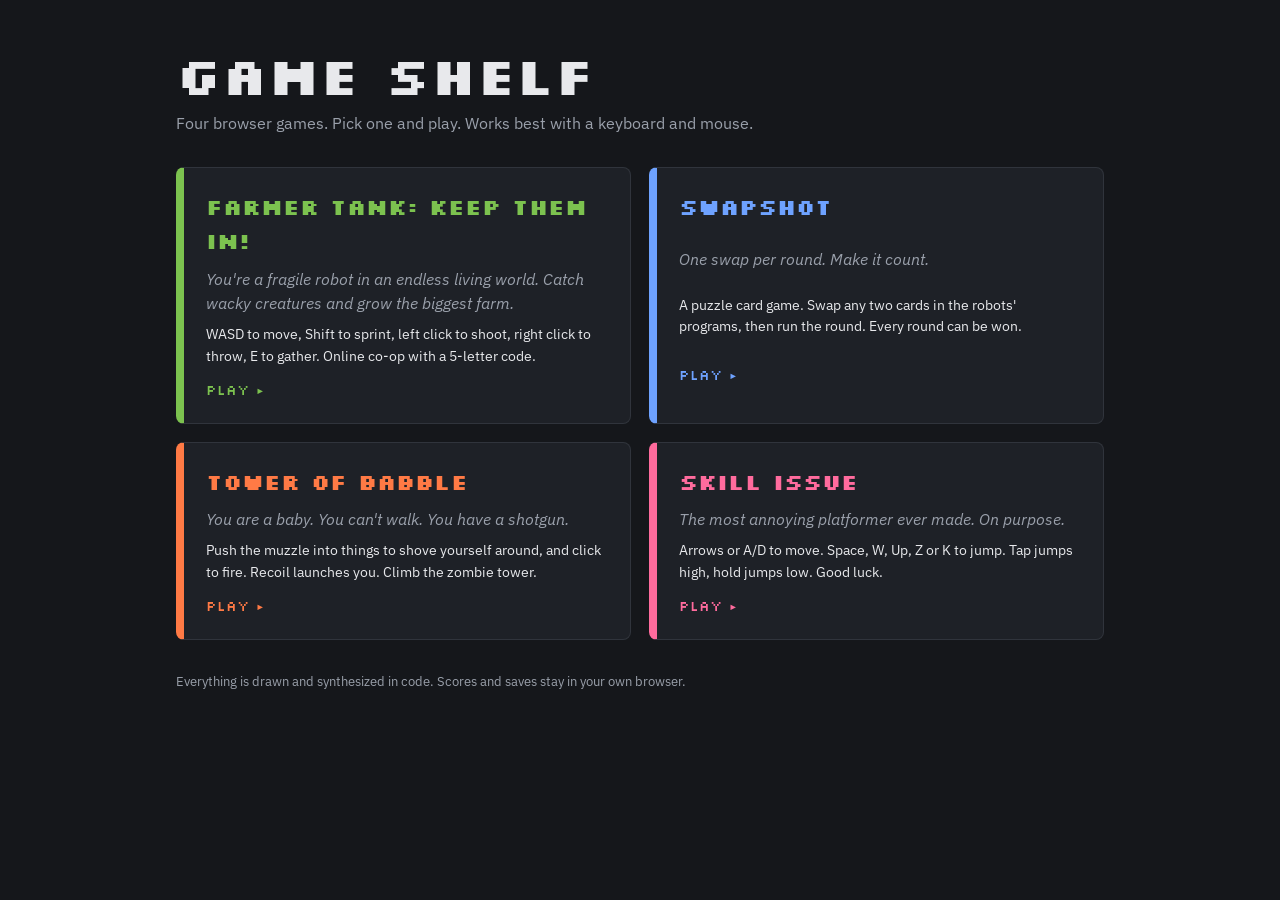
==== index.html @ fdbf728e "Game Shelf: Farmer Tank, Swapshot, Tower of Babble, Skill Issue Co-Authored-By: Claude Opus 5.5 <nor" ====
<!doctype html>
<html lang="en">
<head>
<meta charset="utf-8">
<meta name="viewport" content="width=device-width, initial-scale=1">
<title>Game Shelf</title>
<link rel="stylesheet" href="https://fonts.googleapis.com/css2?family=Silkscreen:wght@400;700&family=IBM+Plex+Sans:wght@400;600&display=swap">
<style>
:root {
  --bg: #15171b; --surface: #1e2127; --fg: #e8e9ec; --muted: #9aa0ab; --line: #30343c;
  --c-farm: #7cc24f; --c-swap: #6ea2ff; --c-tower: #ff7a45; --c-skill: #ff6b9d;
  color-scheme: dark;
}
* { box-sizing: border-box; }
body { margin: 0; background: var(--bg); color: var(--fg); font: 16px/1.55 "IBM Plex Sans", system-ui, sans-serif; }
.wrap { max-width: 960px; margin: 0 auto; padding: 48px 16px 64px; display: grid; gap: 32px; }
h1, h2 { font-family: "Silkscreen", "Courier New", monospace; margin: 0; }
h1 { font-size: clamp(32px, 7vw, 52px); line-height: 1.05; }
.lede { color: var(--muted); margin: 8px 0 0; }
.grid { display: grid; grid-template-columns: repeat(auto-fit, minmax(min(100%, 400px), 1fr)); gap: 18px; }
a.game { --c: var(--fg); display: grid; gap: 8px; padding: 22px; border-radius: 8px; text-decoration: none; color: inherit;
  background: var(--surface); border: 1px solid var(--line); border-left: 8px solid var(--c); transition: transform .12s, border-color .12s; }
a.game:hover, a.game:focus-visible { transform: translateY(-2px); border-color: var(--c); outline: none; }
a.game h2 { color: var(--c); font-size: 22px; }
.tag { font-style: italic; color: var(--muted); margin: 0; }
.how { margin: 0; font-size: 14px; }
.play { font-family: "Silkscreen", monospace; color: var(--c); font-size: 14px; margin-top: 4px; }
footer { color: var(--muted); font-size: 13px; }
@media (prefers-reduced-motion: reduce) { a.game { transition: none; } a.game:hover { transform: none; } }
</style>
</head>
<body>
<div class="wrap">
  <header>
    <h1>Game Shelf</h1>
    <p class="lede">Four browser games. Pick one and play. Works best with a keyboard and mouse.</p>
  </header>
  <div class="grid">
    <a class="game" href="farmer-tank/" style="--c:var(--c-farm)">
      <h2>Farmer Tank: Keep Them In!</h2>
      <p class="tag">You're a fragile robot in an endless living world. Catch wacky creatures and grow the biggest farm.</p>
      <p class="how">WASD to move, Shift to sprint, left click to shoot, right click to throw, E to gather. Online co-op with a 5-letter code.</p>
      <span class="play">Play ▸</span>
    </a>
    <a class="game" href="swapshot/" style="--c:var(--c-swap)">
      <h2>Swapshot</h2>
      <p class="tag">One swap per round. Make it count.</p>
      <p class="how">A puzzle card game. Swap any two cards in the robots' programs, then run the round. Every round can be won.</p>
      <span class="play">Play ▸</span>
    </a>
    <a class="game" href="tower-of-babble/" style="--c:var(--c-tower)">
      <h2>Tower of Babble</h2>
      <p class="tag">You are a baby. You can't walk. You have a shotgun.</p>
      <p class="how">Push the muzzle into things to shove yourself around, and click to fire. Recoil launches you. Climb the zombie tower.</p>
      <span class="play">Play ▸</span>
    </a>
    <a class="game" href="skill-issue/" style="--c:var(--c-skill)">
      <h2>Skill Issue</h2>
      <p class="tag">The most annoying platformer ever made. On purpose.</p>
      <p class="how">Arrows or A/D to move. Space, W, Up, Z or K to jump. Tap jumps high, hold jumps low. Good luck.</p>
      <span class="play">Play ▸</span>
    </a>
  </div>
  <footer>Everything is drawn and synthesized in code. Scores and saves stay in your own browser.</footer>
</div>
</body>
</html>
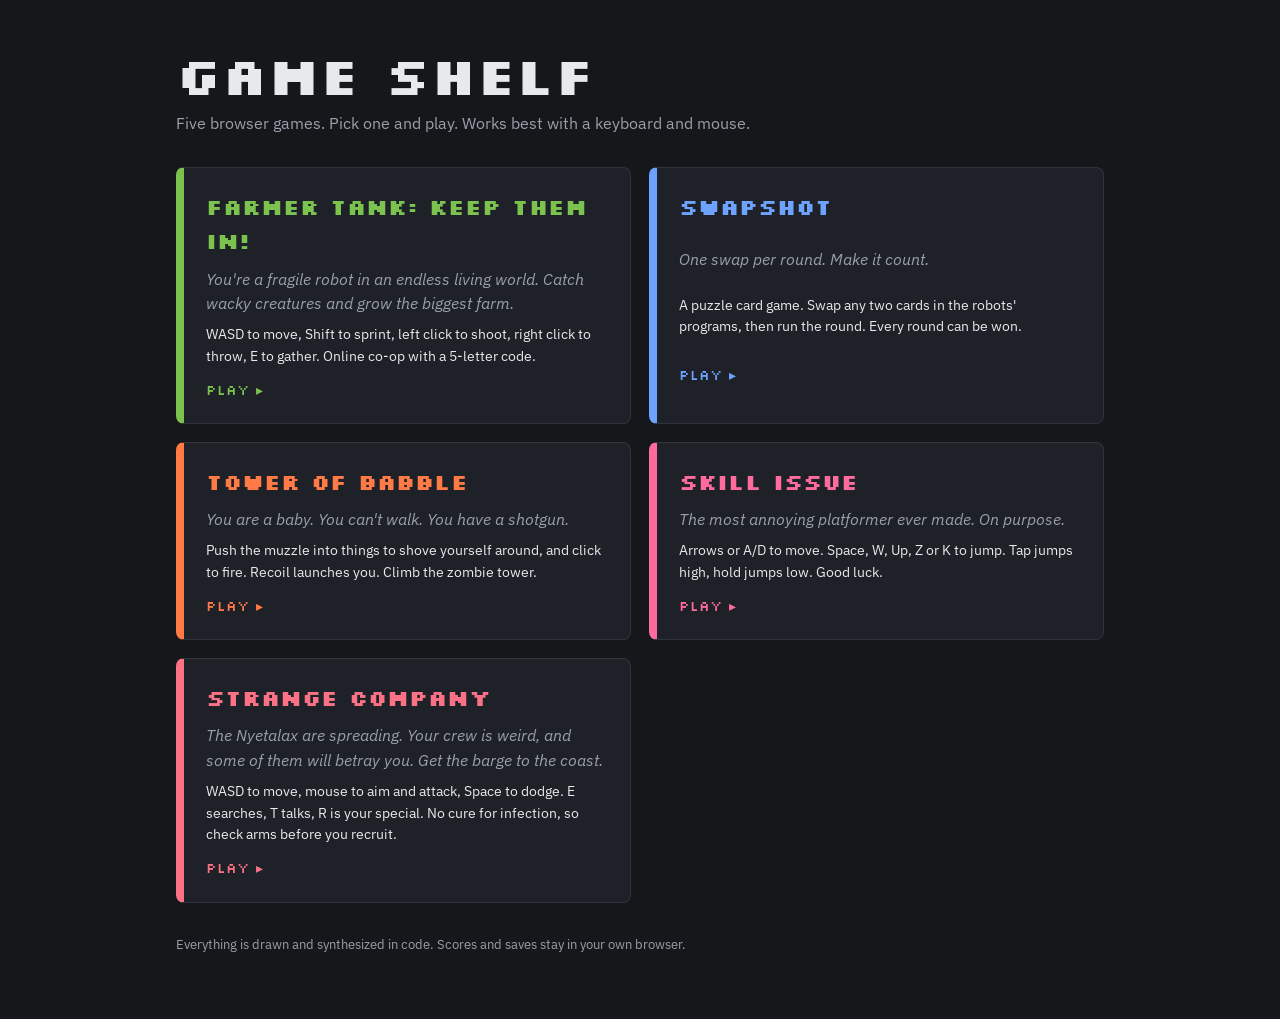
==== commit fd63610d: "Add Strange Company to the arcade Co-Authored-By: Claude Opus 5.5 <noreply@anthropic.com>" ====
--- a/index.html
+++ b/index.html
@@ -8,7 +8,7 @@
 <style>
 :root {
   --bg: #15171b; --surface: #1e2127; --fg: #e8e9ec; --muted: #9aa0ab; --line: #30343c;
-  --c-farm: #7cc24f; --c-swap: #6ea2ff; --c-tower: #ff7a45; --c-skill: #ff6b9d;
+  --c-farm: #7cc24f; --c-swap: #6ea2ff; --c-tower: #ff7a45; --c-skill: #ff6b9d; --c-strange: #fb7185;
   color-scheme: dark;
 }
 * { box-sizing: border-box; }
@@ -33,7 +33,7 @@
 <div class="wrap">
   <header>
     <h1>Game Shelf</h1>
-    <p class="lede">Four browser games. Pick one and play. Works best with a keyboard and mouse.</p>
+    <p class="lede">Five browser games. Pick one and play. Works best with a keyboard and mouse.</p>
   </header>
   <div class="grid">
     <a class="game" href="farmer-tank/" style="--c:var(--c-farm)">
@@ -60,6 +60,12 @@
       <p class="how">Arrows or A/D to move. Space, W, Up, Z or K to jump. Tap jumps high, hold jumps low. Good luck.</p>
       <span class="play">Play ▸</span>
     </a>
+    <a class="game" href="strange-company/" style="--c:var(--c-strange)">
+      <h2>Strange Company</h2>
+      <p class="tag">The Nyetalax are spreading. Your crew is weird, and some of them will betray you. Get the barge to the coast.</p>
+      <p class="how">WASD to move, mouse to aim and attack, Space to dodge. E searches, T talks, R is your special. No cure for infection, so check arms before you recruit.</p>
+      <span class="play">Play ▸</span>
+    </a>
   </div>
   <footer>Everything is drawn and synthesized in code. Scores and saves stay in your own browser.</footer>
 </div>
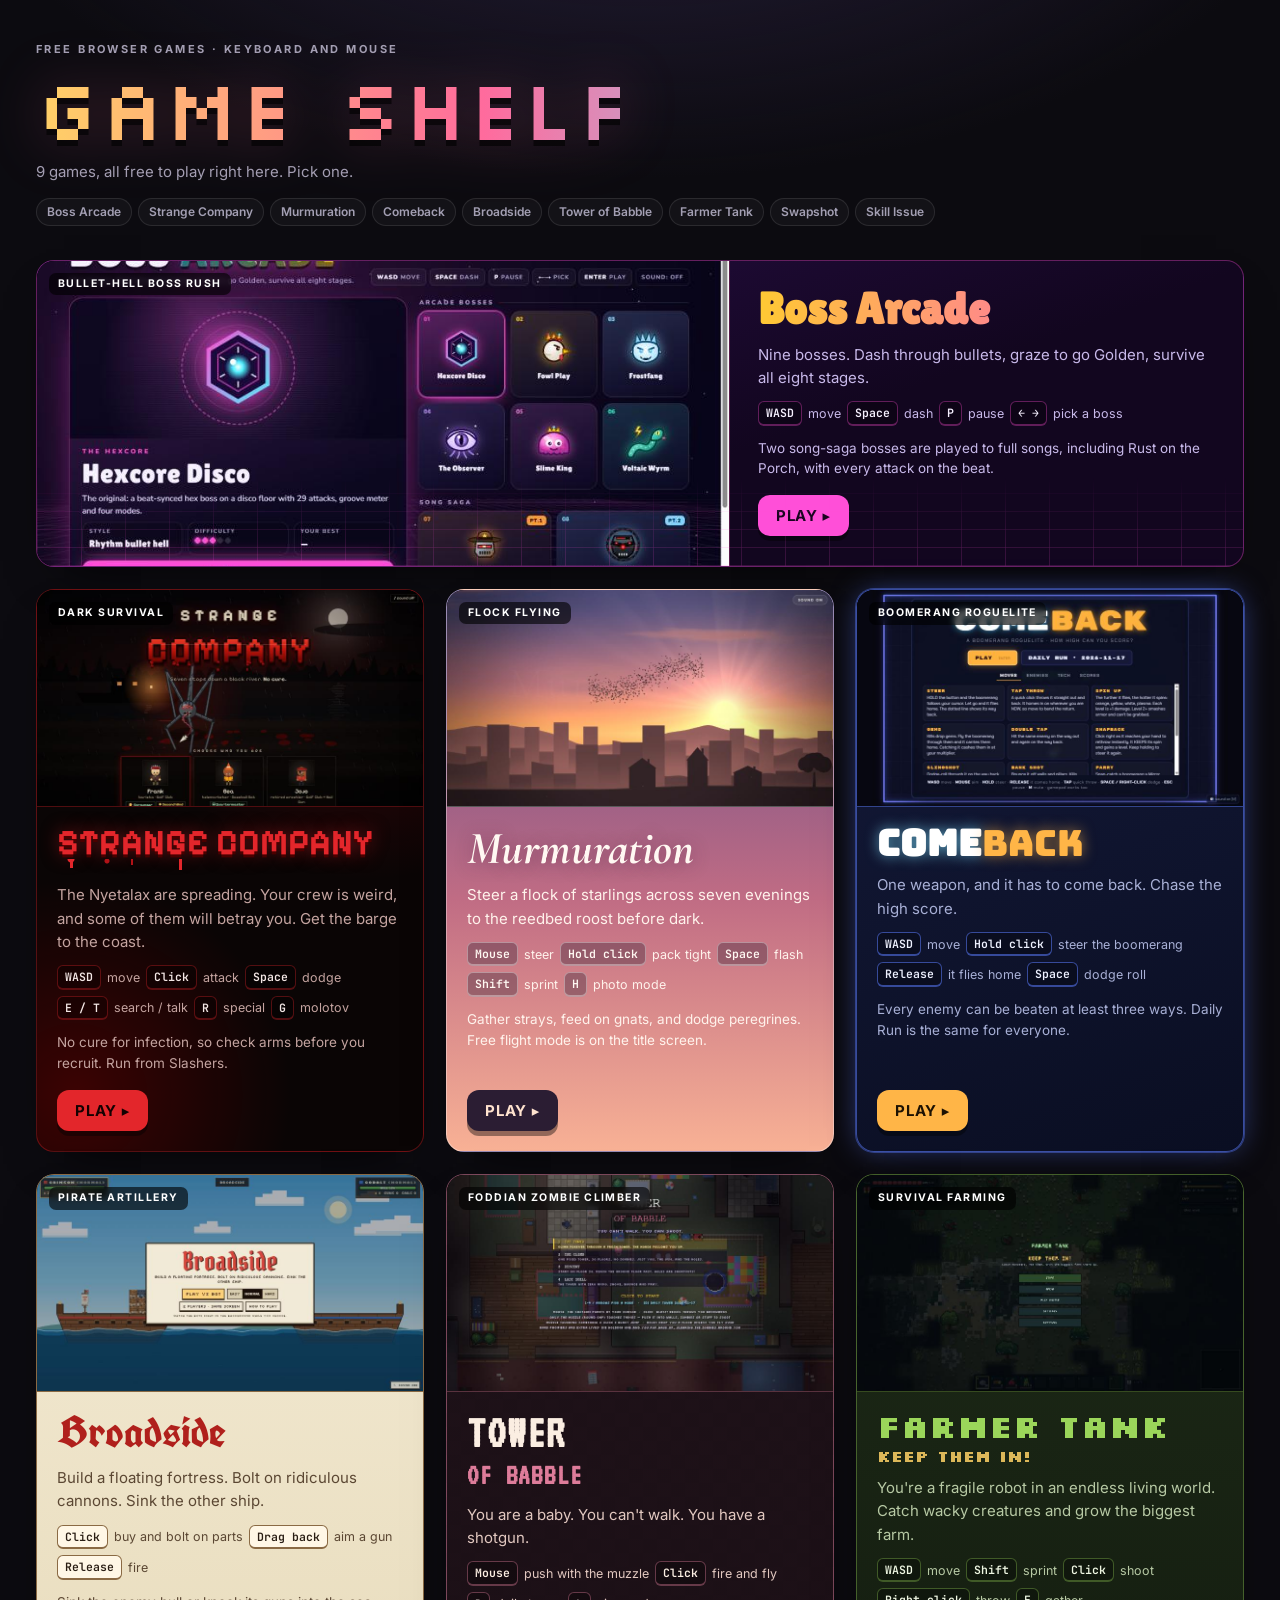
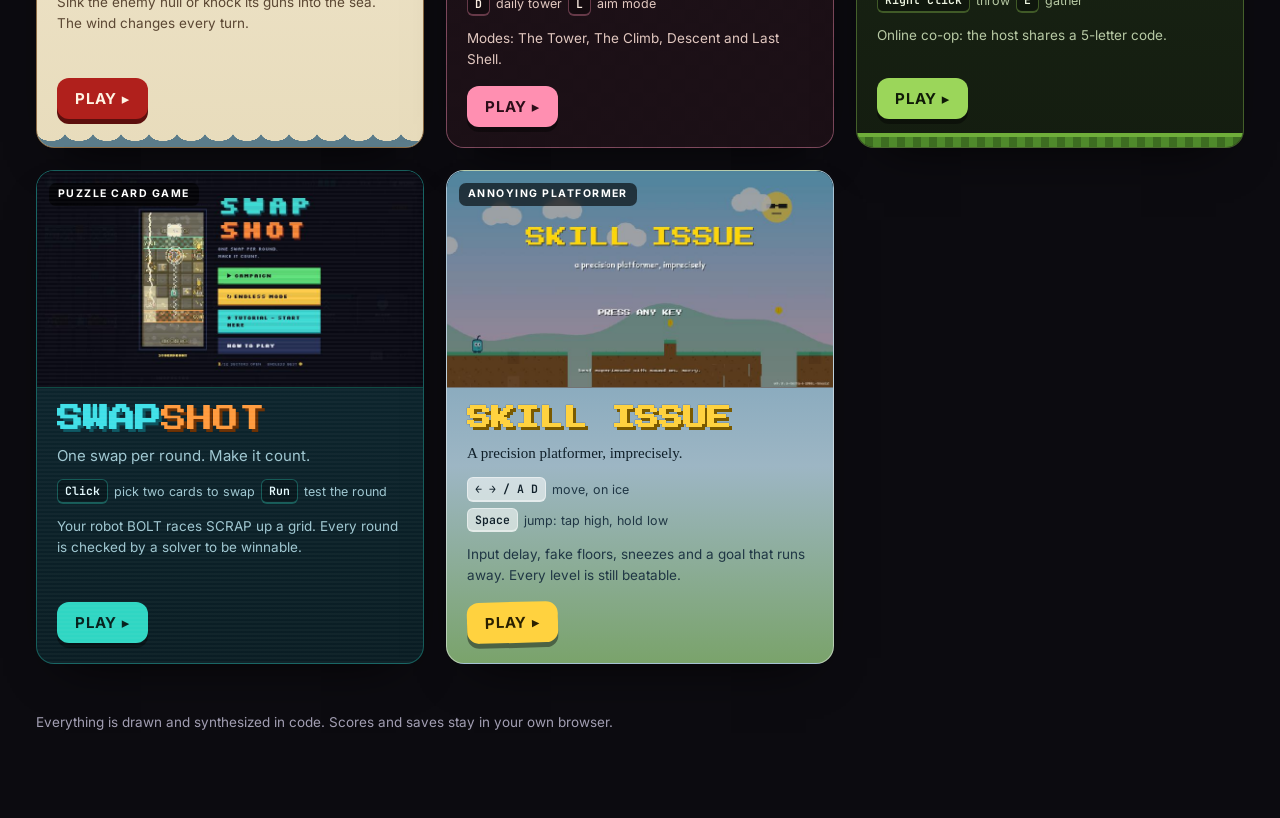
==== commit 254e4903: "Arcade: themed redesign; add Boss Arcade, Broadside, Comeback, Murmuration Co-Authored-By: Claude Op" ====
--- a/index.html
+++ b/index.html
@@ -1,73 +1,203 @@
-<!doctype html>
-<html lang="en">
-<head>
-<meta charset="utf-8">
-<meta name="viewport" content="width=device-width, initial-scale=1">
-<title>Game Shelf</title>
-<link rel="stylesheet" href="https://fonts.googleapis.com/css2?family=Silkscreen:wght@400;700&family=IBM+Plex+Sans:wght@400;600&display=swap">
-<style>
-:root {
-  --bg: #15171b; --surface: #1e2127; --fg: #e8e9ec; --muted: #9aa0ab; --line: #30343c;
-  --c-farm: #7cc24f; --c-swap: #6ea2ff; --c-tower: #ff7a45; --c-skill: #ff6b9d; --c-strange: #fb7185;
-  color-scheme: dark;
+<!doctype html><html lang="en"><head><meta charset="utf-8"><meta name="viewport" content="width=device-width, initial-scale=1"><title>Game Shelf</title><link rel="preconnect" href="https://fonts.googleapis.com"><link rel="preconnect" href="https://fonts.gstatic.com" crossorigin><link rel="stylesheet" href="https://fonts.googleapis.com/css2?family=Silkscreen:wght@400;700&family=Press+Start+2P&family=Pixelify+Sans:wght@500;700&family=UnifrakturCook:wght@700&family=Bungee&family=Cormorant+Garamond:ital,wght@1,600&family=Lilita+One&family=Rye&family=VT323&family=Inter:wght@400;500;600;700&family=JetBrains+Mono:wght@500&display=swap"><style>
+:root{
+  --room:#0c0b10; --room2:#15131c; --ink:#f1eef7; --dim:#a39fb3; --line:rgba(255,255,255,.1);
+  --body:"Inter",system-ui,sans-serif; --mono:"JetBrains Mono",ui-monospace,Consolas,monospace;
+  color-scheme:dark;
 }
-* { box-sizing: border-box; }
-body { margin: 0; background: var(--bg); color: var(--fg); font: 16px/1.55 "IBM Plex Sans", system-ui, sans-serif; }
-.wrap { max-width: 960px; margin: 0 auto; padding: 48px 16px 64px; display: grid; gap: 32px; }
-h1, h2 { font-family: "Silkscreen", "Courier New", monospace; margin: 0; }
-h1 { font-size: clamp(32px, 7vw, 52px); line-height: 1.05; }
-.lede { color: var(--muted); margin: 8px 0 0; }
-.grid { display: grid; grid-template-columns: repeat(auto-fit, minmax(min(100%, 400px), 1fr)); gap: 18px; }
-a.game { --c: var(--fg); display: grid; gap: 8px; padding: 22px; border-radius: 8px; text-decoration: none; color: inherit;
-  background: var(--surface); border: 1px solid var(--line); border-left: 8px solid var(--c); transition: transform .12s, border-color .12s; }
-a.game:hover, a.game:focus-visible { transform: translateY(-2px); border-color: var(--c); outline: none; }
-a.game h2 { color: var(--c); font-size: 22px; }
-.tag { font-style: italic; color: var(--muted); margin: 0; }
-.how { margin: 0; font-size: 14px; }
-.play { font-family: "Silkscreen", monospace; color: var(--c); font-size: 14px; margin-top: 4px; }
-footer { color: var(--muted); font-size: 13px; }
-@media (prefers-reduced-motion: reduce) { a.game { transition: none; } a.game:hover { transform: none; } }
-</style>
-</head>
-<body>
-<div class="wrap">
-  <header>
-    <h1>Game Shelf</h1>
-    <p class="lede">Five browser games. Pick one and play. Works best with a keyboard and mouse.</p>
-  </header>
-  <div class="grid">
-    <a class="game" href="farmer-tank/" style="--c:var(--c-farm)">
-      <h2>Farmer Tank: Keep Them In!</h2>
-      <p class="tag">You're a fragile robot in an endless living world. Catch wacky creatures and grow the biggest farm.</p>
-      <p class="how">WASD to move, Shift to sprint, left click to shoot, right click to throw, E to gather. Online co-op with a 5-letter code.</p>
-      <span class="play">Play ▸</span>
-    </a>
-    <a class="game" href="swapshot/" style="--c:var(--c-swap)">
-      <h2>Swapshot</h2>
-      <p class="tag">One swap per round. Make it count.</p>
-      <p class="how">A puzzle card game. Swap any two cards in the robots' programs, then run the round. Every round can be won.</p>
-      <span class="play">Play ▸</span>
-    </a>
-    <a class="game" href="tower-of-babble/" style="--c:var(--c-tower)">
-      <h2>Tower of Babble</h2>
-      <p class="tag">You are a baby. You can't walk. You have a shotgun.</p>
-      <p class="how">Push the muzzle into things to shove yourself around, and click to fire. Recoil launches you. Climb the zombie tower.</p>
-      <span class="play">Play ▸</span>
-    </a>
-    <a class="game" href="skill-issue/" style="--c:var(--c-skill)">
-      <h2>Skill Issue</h2>
-      <p class="tag">The most annoying platformer ever made. On purpose.</p>
-      <p class="how">Arrows or A/D to move. Space, W, Up, Z or K to jump. Tap jumps high, hold jumps low. Good luck.</p>
-      <span class="play">Play ▸</span>
-    </a>
-    <a class="game" href="strange-company/" style="--c:var(--c-strange)">
-      <h2>Strange Company</h2>
-      <p class="tag">The Nyetalax are spreading. Your crew is weird, and some of them will betray you. Get the barge to the coast.</p>
-      <p class="how">WASD to move, mouse to aim and attack, Space to dodge. E searches, T talks, R is your special. No cure for infection, so check arms before you recruit.</p>
-      <span class="play">Play ▸</span>
-    </a>
-  </div>
-  <footer>Everything is drawn and synthesized in code. Scores and saves stay in your own browser.</footer>
-</div>
-</body>
-</html>
+*{box-sizing:border-box}
+html{background:var(--room)}
+body{margin:0;background:radial-gradient(1200px 700px at 50% -10%,#2a2140 0%,transparent 60%),var(--room);color:var(--ink);font:15px/1.55 var(--body)}
+a{color:inherit}
+.wrap{max-width:1240px;margin:0 auto;padding-block:44px 72px;padding-left:max(16px,env(safe-area-inset-left,0px));padding-right:max(16px,env(safe-area-inset-right,0px));display:grid;gap:34px}
+.top{display:grid;gap:14px;justify-items:start}
+.eyebrow{font:700 11px/1 var(--body);letter-spacing:.22em;text-transform:uppercase;color:var(--dim)}
+.marquee{margin:0;font:400 clamp(40px,8vw,84px)/.92 "Silkscreen",monospace;letter-spacing:.02em;text-wrap:balance;
+  background:linear-gradient(90deg,#ffd166,#ff6b9d,#7ee2ff,#a3e635,#ffd166);background-size:300% 100%;-webkit-background-clip:text;background-clip:text;color:transparent;
+  filter:drop-shadow(0 6px 0 rgba(0,0,0,.6)) drop-shadow(0 0 28px rgba(255,107,157,.25));animation:shine 14s linear infinite}
+@keyframes shine{to{background-position:300% 0}}
+.lede{margin:0;color:var(--dim);max-width:62ch}
+.toprow{display:flex;flex-wrap:wrap;gap:10px;align-items:center}
+.btn{display:inline-flex;align-items:center;gap:8px;font:700 13px/1 var(--body);letter-spacing:.06em;text-transform:uppercase;text-decoration:none;padding:12px 16px;border-radius:10px;border:1px solid var(--line);background:rgba(255,255,255,.05);color:var(--ink);cursor:pointer}
+.btn:hover{background:rgba(255,255,255,.1)}
+.btn.hot{background:#ffd166;color:#1a1305;border-color:transparent}
+.btn.hot:hover{filter:brightness(1.08)}
+.jump{display:flex;flex-wrap:wrap;gap:6px}
+.jump a{font:600 12px/1 var(--body);text-decoration:none;padding:7px 10px;border-radius:99px;border:1px solid var(--line);color:var(--dim);background:rgba(255,255,255,.03)}
+.jump a:hover{color:var(--ink);border-color:rgba(255,255,255,.3)}
+.shelf{display:grid;grid-template-columns:repeat(auto-fill,minmax(min(100%,340px),1fr));gap:22px}
+.cart{--bg:#1b1a22;--ink2:#f1eef7;--dim2:#b5b0c4;--acc:#ffd166;--accink:#111;--frame:rgba(255,255,255,.14);--tfont:"Silkscreen",monospace;--tsize:30px;--tcase:none;
+  position:relative;display:flex;flex-direction:column;min-width:0;border-radius:18px;overflow:hidden;background:var(--bg);color:var(--ink2);
+  border:1px solid var(--frame);box-shadow:0 22px 50px -28px rgba(0,0,0,.9);transition:transform .2s,box-shadow .2s;scroll-margin-top:16px}
+.cart:hover{transform:translateY(-4px);box-shadow:0 28px 60px -26px var(--acc)}
+.cart.wide{grid-column:1/-1}
+@media (min-width:760px){.cart.wide:not(.t-rust){display:grid;grid-template-columns:minmax(0,1.35fr) minmax(0,1fr)}
+  .cart.wide:not(.t-rust) .screen{aspect-ratio:auto;min-height:100%;border-bottom:0;border-right:1px solid var(--frame)}
+  .cart.wide .body{padding:26px 28px 30px;justify-content:center}}
+.screen{position:relative;display:block;aspect-ratio:16/9;max-width:100%;overflow:hidden;background:#000;border-bottom:1px solid var(--frame)}
+.screen img{position:absolute;inset:0;width:100%;height:100%;object-fit:cover;display:block;transition:transform .5s}
+.cart:hover .screen img{transform:scale(1.04)}
+.screen .genre{position:absolute;left:12px;top:12px;font:700 10.5px/1 var(--body);letter-spacing:.14em;text-transform:uppercase;padding:6px 9px;border-radius:7px;background:rgba(0,0,0,.62);color:#fff;backdrop-filter:blur(3px)}
+.body{display:flex;flex-direction:column;gap:12px;padding:18px 20px 20px;flex:1}
+.title{margin:0;font-family:var(--tfont);font-size:var(--tsize);line-height:1;text-transform:var(--tcase);color:var(--acc);text-wrap:balance}
+.title small{display:block;font-size:.5em;margin-top:6px;opacity:.85}
+.tag{margin:0;color:var(--dim2)}
+.keys{display:flex;flex-wrap:wrap;gap:6px;margin:0;padding:0;list-style:none}
+.keys li{display:inline-flex;align-items:center;gap:6px;font-size:12.5px;color:var(--dim2)}
+.keys kbd{font:600 11.5px/1 var(--mono);padding:5px 7px;border-radius:6px;background:rgba(0,0,0,.28);border:1px solid var(--frame);border-bottom-width:2px;color:var(--ink2)}
+.note{margin:0;font-size:13.5px;color:var(--dim2)}
+.actions{margin-top:auto;display:flex;flex-wrap:wrap;gap:8px;align-items:center;padding-top:4px}
+.play{display:inline-flex;align-items:center;gap:8px;font:700 15px/1 var(--body);letter-spacing:.05em;text-transform:uppercase;text-decoration:none;padding:13px 18px;border-radius:12px;background:var(--acc);color:var(--accink);box-shadow:0 5px 0 rgba(0,0,0,.4);transition:transform .12s,filter .12s}
+.play:hover{filter:brightness(1.08);transform:translateY(-1px)}
+.play:active{transform:translateY(3px);box-shadow:0 2px 0 rgba(0,0,0,.4)}
+.sub{font:600 13px/1 var(--body);color:var(--dim2);text-decoration:underline;text-underline-offset:3px}
+.badges{display:flex;flex-wrap:wrap;gap:6px}
+.badge{font:700 10.5px/1 var(--body);letter-spacing:.08em;text-transform:uppercase;padding:5px 8px;border-radius:6px;border:1px solid currentColor}
+.badge.ok{color:#5ee0a0}.badge.warn{color:#ffb35c}.badge.info{color:#9ec5ff}
+details.more{border-top:1px dashed var(--frame);padding-top:10px}
+details.more summary{cursor:pointer;font:700 12px/1.4 var(--body);letter-spacing:.08em;text-transform:uppercase;color:var(--dim2)}
+details.more[open] summary{margin-bottom:10px}
+.facts{display:grid;gap:8px;font-size:13px;color:var(--dim2)}
+.facts p{margin:0}
+.mono{font-family:var(--mono);font-size:12.5px;overflow-wrap:anywhere}
+.cmd{display:flex;border-radius:8px;overflow:hidden;background:rgba(0,0,0,.35);border:1px solid var(--frame)}
+.cmd pre{margin:0;padding:9px 11px;font:500 12.5px/1.5 var(--mono);overflow-x:auto;flex:1;min-width:0;color:var(--ink2)}
+.cmd button{font:700 11px var(--body);border:0;border-left:1px solid var(--frame);background:transparent;color:var(--dim2);padding:0 12px;cursor:pointer}
+.cmd button:hover{color:var(--ink2)}
+footer{color:var(--dim);font-size:13.5px;display:grid;gap:6px;max-width:80ch}
+footer ul{margin:0;padding-left:20px;display:grid;gap:4px}
+a:focus-visible,button:focus-visible,summary:focus-visible{outline:2px solid #ffd166;outline-offset:3px}
+
+/* ---------- per-game themes ---------- */
+.t-boss{--bg:linear-gradient(160deg,#2a0f4a,#12061f 60%);--ink2:#f6f1ff;--dim2:#c8b9ea;--acc:#ff4fd8;--accink:#1a0420;--frame:rgba(255,79,216,.35);--tfont:"Lilita One",sans-serif;--tsize:44px}
+.t-boss .title{background:linear-gradient(90deg,#ffc933,#ff4fd8,#4ff0ff,#ffc933);background-size:300% 100%;-webkit-background-clip:text;background-clip:text;color:transparent;animation:shine 8s linear infinite}
+.t-boss::after{content:"";position:absolute;left:0;right:0;bottom:0;height:90px;pointer-events:none;opacity:.35;
+  background:repeating-linear-gradient(90deg,rgba(255,79,216,.5) 0 1px,transparent 1px 44px),repeating-linear-gradient(0deg,rgba(255,79,216,.5) 0 1px,transparent 1px 18px);mask-image:linear-gradient(transparent,#000)}
+.t-strange{--bg:radial-gradient(circle at 85% 8%,rgba(160,0,10,.35),transparent 40%),radial-gradient(circle at 10% 90%,rgba(120,0,0,.45),transparent 35%),#0a0505;--ink2:#f3e7e5;--dim2:#c4a4a0;--acc:#e3262b;--accink:#140202;--frame:rgba(227,38,43,.35);--tfont:"Pixelify Sans",monospace;--tsize:36px;--tcase:uppercase}
+.t-strange .title{text-shadow:0 3px 0 #4a0000,0 0 18px rgba(227,38,43,.5);position:relative;padding-bottom:10px}
+.t-strange .title::after{content:"";position:absolute;left:4px;bottom:0;width:150px;height:12px;background:
+  radial-gradient(circle at 10px 0,#e3262b 3px,transparent 4px),radial-gradient(circle at 46px 2px,#b31217 2px,transparent 3px),linear-gradient(#e3262b,#e3262b) 9px 0/3px 9px no-repeat,linear-gradient(#b31217,#b31217) 70px 0/2px 6px no-repeat,linear-gradient(#e3262b,#e3262b) 118px 0/3px 11px no-repeat}
+.t-murm{--bg:linear-gradient(180deg,#5b4a8a 0%,#c06c84 55%,#f8b195 100%);--ink2:#fff8f2;--dim2:#fde6dc;--acc:#2b1d33;--accink:#ffe3cf;--frame:rgba(255,255,255,.35);--tfont:"Cormorant Garamond",serif;--tsize:46px}
+.t-murm .title{font-style:italic;color:#fff8f2;text-shadow:0 2px 18px rgba(80,30,60,.45)}
+.t-murm .tag,.t-murm .note,.t-murm .keys li{color:#fff3ec}
+.t-murm .keys kbd{background:rgba(43,29,51,.35)}
+.t-come{--bg:linear-gradient(160deg,#141a3a,#0a0e22);--ink2:#eef1ff;--dim2:#a8b0d6;--acc:#ffb547;--accink:#1d1203;--frame:rgba(91,124,255,.55);--tfont:"Bungee",sans-serif;--tsize:36px}
+.t-come{box-shadow:0 0 0 1px rgba(91,124,255,.4),0 0 30px -6px rgba(91,124,255,.6),0 22px 50px -28px #000}
+.t-come .title{color:#fff;text-shadow:0 0 14px rgba(126,226,255,.6)}
+.t-come .title b{color:#ffb547;font-weight:400;text-shadow:0 0 14px rgba(255,181,71,.6)}
+.t-broad{--bg:linear-gradient(180deg,#f3ead4 0%,#e8dcbc 100%);--ink2:#2a1e14;--dim2:#5b4733;--acc:#b0201c;--accink:#fff4e4;--frame:#8a6a44;--tfont:"UnifrakturCook",serif;--tsize:44px}
+.t-broad::after{content:"";position:absolute;left:0;right:0;bottom:0;height:14px;background:radial-gradient(14px 8px at 14px 0,transparent 98%,#2c5c7a) 0 0/28px 14px repeat-x;opacity:.75}
+.t-broad .body{padding-bottom:28px}
+.t-broad .keys kbd{background:#fff7e6;color:#2a1e14;border-color:#8a6a44}
+.t-broad .play{box-shadow:0 5px 0 #5c0f0d}
+.t-tower{--bg:repeating-conic-gradient(#3a2430 0 25%,#33202b 0 50%) 0 0/28px 28px;--ink2:#fbeee2;--dim2:#e2c8c0;--acc:#ff8fb1;--accink:#2b0d18;--frame:rgba(255,143,177,.35);--tfont:"VT323",monospace;--tsize:46px;--tcase:uppercase}
+.t-tower .body{background:linear-gradient(rgba(25,14,20,.86),rgba(25,14,20,.92))}
+.t-tower .title{color:#fbeee2;letter-spacing:.04em}
+.t-tower .title small{color:#ff8fb1;font-size:.62em}
+.t-farm{--bg:linear-gradient(180deg,#1d2a17,#141d10);--ink2:#eef6e2;--dim2:#b7c9a4;--acc:#9bd65a;--accink:#0f1a07;--frame:rgba(155,214,90,.35);--tfont:"Silkscreen",monospace;--tsize:32px;--tcase:uppercase}
+.t-farm .title small{color:#ffd166}
+.t-farm::after{content:"";position:absolute;left:0;right:0;bottom:0;height:10px;background:linear-gradient(90deg,#4f8a2b 0 8px,#3d6d21 8px 16px) 0 0/16px 10px repeat-x;box-shadow:0 -4px 0 #6fae3a}
+.t-farm .body{padding-bottom:28px}
+.t-swap{--bg:linear-gradient(180deg,#0e2a33,#0a1d24);--ink2:#e6fbff;--dim2:#9fc7d1;--acc:#2fd6c3;--accink:#05201c;--frame:rgba(47,214,195,.35);--tfont:"Press Start 2P",monospace;--tsize:26px;--tcase:uppercase}
+.t-swap .title{color:#3fe0e8;text-shadow:3px 3px 0 #0b5560}
+.t-swap .title b{color:#ff9a3c;font-weight:400;text-shadow:3px 3px 0 #6a2e00}
+.t-swap::before{content:"";position:absolute;inset:0;pointer-events:none;background:repeating-linear-gradient(0deg,rgba(255,255,255,.03) 0 2px,transparent 2px 4px);z-index:1}
+.t-skill{--bg:linear-gradient(180deg,#5b8fb0 0%,#9db6c4 60%,#7aa36b 100%);--ink2:#10202a;--dim2:#1f3644;--acc:#ffd23f;--accink:#2a2000;--frame:rgba(255,255,255,.45);--tfont:"Press Start 2P",monospace;--tsize:24px;--tcase:uppercase}
+.t-skill .title{color:#ffd23f;text-shadow:3px 3px 0 #7a5a00,0 0 1px #000}
+.t-skill .tag{font-family:"Comic Sans MS","Comic Neue",cursive;color:#10202a}
+.t-skill .keys kbd{background:rgba(255,255,255,.55);color:#10202a}
+.t-skill .play{transform:rotate(-1.5deg)}
+.t-act{--bg:radial-gradient(circle at 50% 0,rgba(57,255,160,.18),transparent 55%),#0b0d18;--ink2:#ecedf6;--dim2:#a5abc6;--acc:#5bf0a5;--accink:#062014;--frame:rgba(91,240,165,.35);--tfont:"Bungee",sans-serif;--tsize:34px}
+.t-act .title{color:#fff}
+.t-act .title b{color:#5bf0a5;font-weight:400;text-shadow:0 0 16px rgba(91,240,165,.55)}
+.t-rust{--bg:linear-gradient(160deg,#1a0f08,#070504 70%);--ink2:#f4ece4;--dim2:#c9b4a2;--acc:#e06a1f;--accink:#1a0a02;--frame:rgba(224,106,31,.4);--tfont:"Rye",serif;--tsize:40px}
+.t-rust{display:grid;grid-template-columns:minmax(0,340px) minmax(0,1fr)}
+.t-rust .screen{aspect-ratio:1/1;border-bottom:0;border-right:1px solid var(--frame)}
+.t-rust .title{color:#f4ece4;text-shadow:0 0 22px rgba(224,106,31,.55)}
+.t-rust .title small{font-family:var(--body);font-size:12px;letter-spacing:.2em;text-transform:uppercase;color:var(--acc);margin:0 0 10px}
+@media (max-width:720px){.t-rust{grid-template-columns:1fr}.t-rust .screen{border-right:0;border-bottom:1px solid var(--frame)}}
+@media (max-width:420px){.cart{--tsize:28px}.t-boss,.t-murm,.t-broad,.t-tower{--tsize:36px}.t-swap,.t-skill{--tsize:20px}}
+@media (prefers-reduced-motion:reduce){*{animation:none!important;transition:none!important}}
+</style></head><body><div class="wrap"><header class="top"><span class="eyebrow">Free browser games · keyboard and mouse</span>
+<h1 class="marquee">Game Shelf</h1>
+<p class="lede">9 games, all free to play right here. Pick one.</p>
+<nav class="jump"><a href="#boss-arcade">Boss Arcade</a><a href="#strange-company">Strange Company</a><a href="#murmuration">Murmuration</a><a href="#comeback">Comeback</a><a href="#broadside">Broadside</a><a href="#tower-of-babble">Tower of Babble</a><a href="#farmer-tank">Farmer Tank</a><a href="#swapshot">Swapshot</a><a href="#skill-issue">Skill Issue</a></nav></header><main class="shelf"><article class="cart t-boss wide" id="boss-arcade">
+<a class="screen" href="boss-arcade/" aria-label="Play Boss Arcade"><img src="shots/boss-arcade.jpg" alt="Boss Arcade title screen" loading="lazy"><span class="genre">Bullet-hell boss rush</span></a>
+<div class="body">
+<h2 class="title">Boss Arcade</h2>
+<p class="tag">Nine bosses. Dash through bullets, graze to go Golden, survive all eight stages.</p>
+<ul class="keys"><li><kbd>WASD</kbd>move</li><li><kbd>Space</kbd>dash</li><li><kbd>P</kbd>pause</li><li><kbd>← →</kbd>pick a boss</li></ul>
+<p class="note">Two song-saga bosses are played to full songs, including Rust on the Porch, with every attack on the beat.</p>
+<div class="actions"><a class="play" href="boss-arcade/">Play ▸</a>
+</div></div></article>
+<article class="cart t-strange" id="strange-company">
+<a class="screen" href="strange-company/" aria-label="Play Strange Company"><img src="shots/strange-company.jpg" alt="Strange Company title screen" loading="lazy"><span class="genre">Dark survival</span></a>
+<div class="body">
+<h2 class="title">Strange Company</h2>
+<p class="tag">The Nyetalax are spreading. Your crew is weird, and some of them will betray you. Get the barge to the coast.</p>
+<ul class="keys"><li><kbd>WASD</kbd>move</li><li><kbd>Click</kbd>attack</li><li><kbd>Space</kbd>dodge</li><li><kbd>E / T</kbd>search / talk</li><li><kbd>R</kbd>special</li><li><kbd>G</kbd>molotov</li></ul>
+<p class="note">No cure for infection, so check arms before you recruit. Run from Slashers.</p>
+<div class="actions"><a class="play" href="strange-company/">Play ▸</a>
+</div></div></article>
+<article class="cart t-murm" id="murmuration">
+<a class="screen" href="murmuration/" aria-label="Play Murmuration"><img src="shots/murmuration.jpg" alt="Murmuration title screen" loading="lazy"><span class="genre">Flock flying</span></a>
+<div class="body">
+<h2 class="title">Murmuration</h2>
+<p class="tag">Steer a flock of starlings across seven evenings to the reedbed roost before dark.</p>
+<ul class="keys"><li><kbd>Mouse</kbd>steer</li><li><kbd>Hold click</kbd>pack tight</li><li><kbd>Space</kbd>flash</li><li><kbd>Shift</kbd>sprint</li><li><kbd>H</kbd>photo mode</li></ul>
+<p class="note">Gather strays, feed on gnats, and dodge peregrines. Free flight mode is on the title screen.</p>
+<div class="actions"><a class="play" href="murmuration/">Play ▸</a>
+</div></div></article>
+<article class="cart t-come" id="comeback">
+<a class="screen" href="comeback/" aria-label="Play Comeback"><img src="shots/comeback.jpg" alt="Comeback title screen" loading="lazy"><span class="genre">Boomerang roguelite</span></a>
+<div class="body">
+<h2 class="title">COME<b>BACK</b></h2>
+<p class="tag">One weapon, and it has to come back. Chase the high score.</p>
+<ul class="keys"><li><kbd>WASD</kbd>move</li><li><kbd>Hold click</kbd>steer the boomerang</li><li><kbd>Release</kbd>it flies home</li><li><kbd>Space</kbd>dodge roll</li></ul>
+<p class="note">Every enemy can be beaten at least three ways. Daily Run is the same for everyone.</p>
+<div class="actions"><a class="play" href="comeback/">Play ▸</a>
+</div></div></article>
+<article class="cart t-broad" id="broadside">
+<a class="screen" href="broadside/" aria-label="Play Broadside"><img src="shots/broadside.jpg" alt="Broadside title screen" loading="lazy"><span class="genre">Pirate artillery</span></a>
+<div class="body">
+<h2 class="title">Broadside</h2>
+<p class="tag">Build a floating fortress. Bolt on ridiculous cannons. Sink the other ship.</p>
+<ul class="keys"><li><kbd>Click</kbd>buy and bolt on parts</li><li><kbd>Drag back</kbd>aim a gun</li><li><kbd>Release</kbd>fire</li></ul>
+<p class="note">Sink the enemy hull or knock its guns into the sea. The wind changes every turn.</p>
+<div class="actions"><a class="play" href="broadside/">Play ▸</a>
+</div></div></article>
+<article class="cart t-tower" id="tower-of-babble">
+<a class="screen" href="tower-of-babble/" aria-label="Play Tower of Babble"><img src="shots/tower-of-babble.jpg" alt="Tower of Babble title screen" loading="lazy"><span class="genre">Foddian zombie climber</span></a>
+<div class="body">
+<h2 class="title">Tower<small>of Babble</small></h2>
+<p class="tag">You are a baby. You can&#x27;t walk. You have a shotgun.</p>
+<ul class="keys"><li><kbd>Mouse</kbd>push with the muzzle</li><li><kbd>Click</kbd>fire and fly</li><li><kbd>D</kbd>daily tower</li><li><kbd>L</kbd>aim mode</li></ul>
+<p class="note">Modes: The Tower, The Climb, Descent and Last Shell.</p>
+<div class="actions"><a class="play" href="tower-of-babble/">Play ▸</a>
+</div></div></article>
+<article class="cart t-farm" id="farmer-tank">
+<a class="screen" href="farmer-tank/" aria-label="Play Farmer Tank"><img src="shots/farmer-tank.jpg" alt="Farmer Tank title screen" loading="lazy"><span class="genre">Survival farming</span></a>
+<div class="body">
+<h2 class="title">Farmer Tank<small>Keep Them In!</small></h2>
+<p class="tag">You&#x27;re a fragile robot in an endless living world. Catch wacky creatures and grow the biggest farm.</p>
+<ul class="keys"><li><kbd>WASD</kbd>move</li><li><kbd>Shift</kbd>sprint</li><li><kbd>Click</kbd>shoot</li><li><kbd>Right click</kbd>throw</li><li><kbd>E</kbd>gather</li></ul>
+<p class="note">Online co-op: the host shares a 5-letter code.</p>
+<div class="actions"><a class="play" href="farmer-tank/">Play ▸</a>
+</div></div></article>
+<article class="cart t-swap" id="swapshot">
+<a class="screen" href="swapshot/" aria-label="Play Swapshot"><img src="shots/swapshot.jpg" alt="Swapshot title screen" loading="lazy"><span class="genre">Puzzle card game</span></a>
+<div class="body">
+<h2 class="title">SWAP<b>SHOT</b></h2>
+<p class="tag">One swap per round. Make it count.</p>
+<ul class="keys"><li><kbd>Click</kbd>pick two cards to swap</li><li><kbd>Run</kbd>test the round</li></ul>
+<p class="note">Your robot BOLT races SCRAP up a grid. Every round is checked by a solver to be winnable.</p>
+<div class="actions"><a class="play" href="swapshot/">Play ▸</a>
+</div></div></article>
+<article class="cart t-skill" id="skill-issue">
+<a class="screen" href="skill-issue/" aria-label="Play Skill Issue"><img src="shots/skill-issue.jpg" alt="Skill Issue title screen" loading="lazy"><span class="genre">Annoying platformer</span></a>
+<div class="body">
+<h2 class="title">Skill Issue</h2>
+<p class="tag">A precision platformer, imprecisely.</p>
+<ul class="keys"><li><kbd>← → / A D</kbd>move, on ice</li><li><kbd>Space</kbd>jump: tap high, hold low</li></ul>
+<p class="note">Input delay, fake floors, sneezes and a goal that runs away. Every level is still beatable.</p>
+<div class="actions"><a class="play" href="skill-issue/">Play ▸</a>
+</div></div></article></main><footer><p>Everything is drawn and synthesized in code. Scores and saves stay in your own browser.</p></footer></div></body></html>
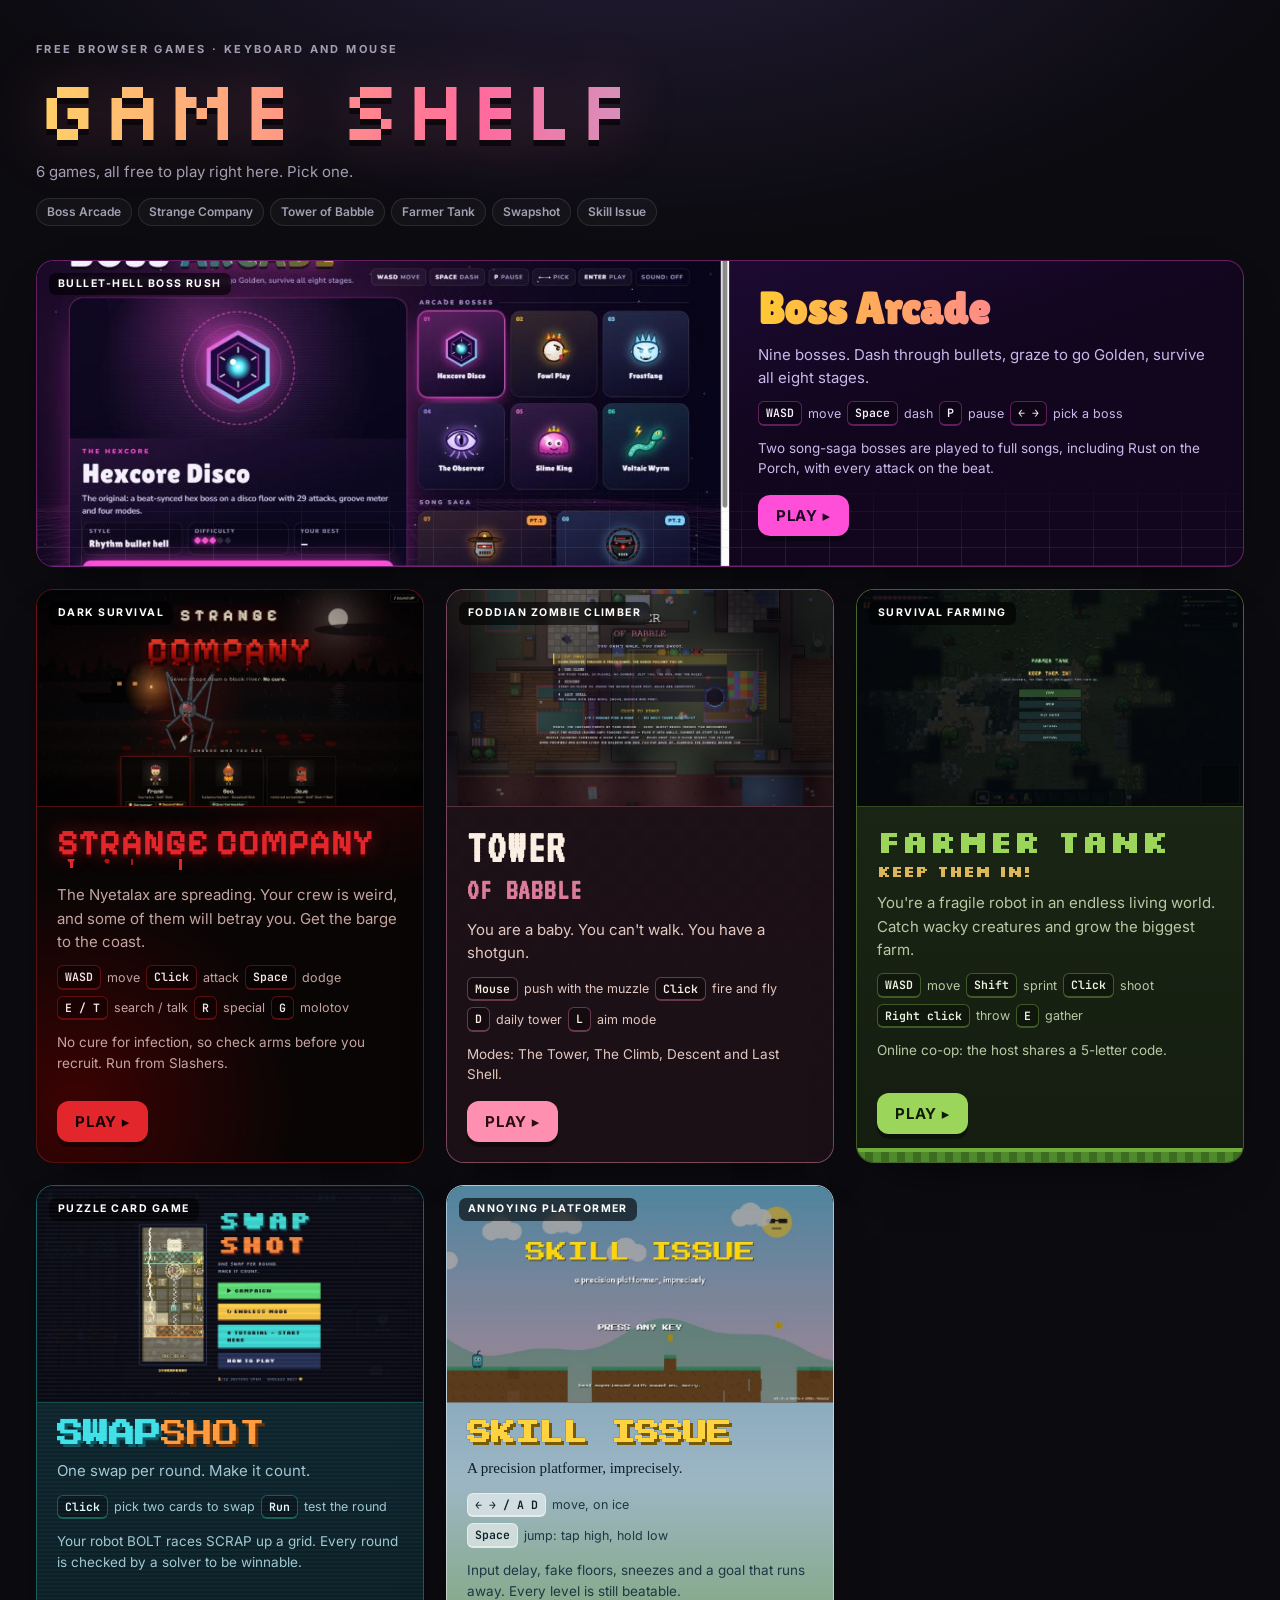
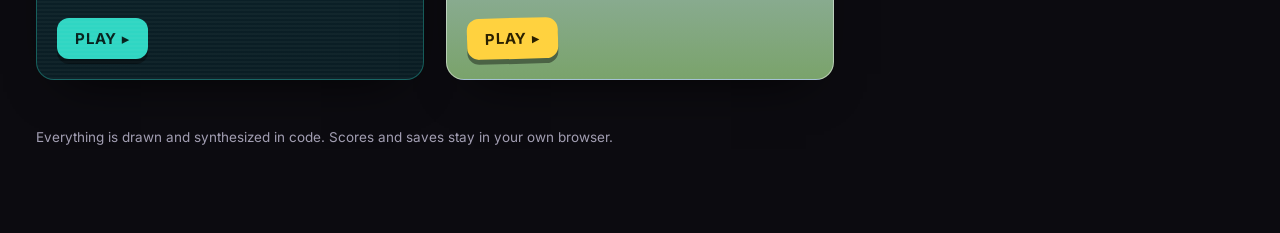
==== commit 833c240b: "Arcade: remove Broadside, Comeback and Murmuration Co-Authored-By: Claude Opus 5.5 <noreply@anthropi" ====
--- a/index.html
+++ b/index.html
@@ -119,8 +119,8 @@
 @media (prefers-reduced-motion:reduce){*{animation:none!important;transition:none!important}}
 </style></head><body><div class="wrap"><header class="top"><span class="eyebrow">Free browser games · keyboard and mouse</span>
 <h1 class="marquee">Game Shelf</h1>
-<p class="lede">9 games, all free to play right here. Pick one.</p>
-<nav class="jump"><a href="#boss-arcade">Boss Arcade</a><a href="#strange-company">Strange Company</a><a href="#murmuration">Murmuration</a><a href="#comeback">Comeback</a><a href="#broadside">Broadside</a><a href="#tower-of-babble">Tower of Babble</a><a href="#farmer-tank">Farmer Tank</a><a href="#swapshot">Swapshot</a><a href="#skill-issue">Skill Issue</a></nav></header><main class="shelf"><article class="cart t-boss wide" id="boss-arcade">
+<p class="lede">6 games, all free to play right here. Pick one.</p>
+<nav class="jump"><a href="#boss-arcade">Boss Arcade</a><a href="#strange-company">Strange Company</a><a href="#tower-of-babble">Tower of Babble</a><a href="#farmer-tank">Farmer Tank</a><a href="#swapshot">Swapshot</a><a href="#skill-issue">Skill Issue</a></nav></header><main class="shelf"><article class="cart t-boss wide" id="boss-arcade">
 <a class="screen" href="boss-arcade/" aria-label="Play Boss Arcade"><img src="shots/boss-arcade.jpg" alt="Boss Arcade title screen" loading="lazy"><span class="genre">Bullet-hell boss rush</span></a>
 <div class="body">
 <h2 class="title">Boss Arcade</h2>
@@ -137,33 +137,6 @@
 <ul class="keys"><li><kbd>WASD</kbd>move</li><li><kbd>Click</kbd>attack</li><li><kbd>Space</kbd>dodge</li><li><kbd>E / T</kbd>search / talk</li><li><kbd>R</kbd>special</li><li><kbd>G</kbd>molotov</li></ul>
 <p class="note">No cure for infection, so check arms before you recruit. Run from Slashers.</p>
 <div class="actions"><a class="play" href="strange-company/">Play ▸</a>
-</div></div></article>
-<article class="cart t-murm" id="murmuration">
-<a class="screen" href="murmuration/" aria-label="Play Murmuration"><img src="shots/murmuration.jpg" alt="Murmuration title screen" loading="lazy"><span class="genre">Flock flying</span></a>
-<div class="body">
-<h2 class="title">Murmuration</h2>
-<p class="tag">Steer a flock of starlings across seven evenings to the reedbed roost before dark.</p>
-<ul class="keys"><li><kbd>Mouse</kbd>steer</li><li><kbd>Hold click</kbd>pack tight</li><li><kbd>Space</kbd>flash</li><li><kbd>Shift</kbd>sprint</li><li><kbd>H</kbd>photo mode</li></ul>
-<p class="note">Gather strays, feed on gnats, and dodge peregrines. Free flight mode is on the title screen.</p>
-<div class="actions"><a class="play" href="murmuration/">Play ▸</a>
-</div></div></article>
-<article class="cart t-come" id="comeback">
-<a class="screen" href="comeback/" aria-label="Play Comeback"><img src="shots/comeback.jpg" alt="Comeback title screen" loading="lazy"><span class="genre">Boomerang roguelite</span></a>
-<div class="body">
-<h2 class="title">COME<b>BACK</b></h2>
-<p class="tag">One weapon, and it has to come back. Chase the high score.</p>
-<ul class="keys"><li><kbd>WASD</kbd>move</li><li><kbd>Hold click</kbd>steer the boomerang</li><li><kbd>Release</kbd>it flies home</li><li><kbd>Space</kbd>dodge roll</li></ul>
-<p class="note">Every enemy can be beaten at least three ways. Daily Run is the same for everyone.</p>
-<div class="actions"><a class="play" href="comeback/">Play ▸</a>
-</div></div></article>
-<article class="cart t-broad" id="broadside">
-<a class="screen" href="broadside/" aria-label="Play Broadside"><img src="shots/broadside.jpg" alt="Broadside title screen" loading="lazy"><span class="genre">Pirate artillery</span></a>
-<div class="body">
-<h2 class="title">Broadside</h2>
-<p class="tag">Build a floating fortress. Bolt on ridiculous cannons. Sink the other ship.</p>
-<ul class="keys"><li><kbd>Click</kbd>buy and bolt on parts</li><li><kbd>Drag back</kbd>aim a gun</li><li><kbd>Release</kbd>fire</li></ul>
-<p class="note">Sink the enemy hull or knock its guns into the sea. The wind changes every turn.</p>
-<div class="actions"><a class="play" href="broadside/">Play ▸</a>
 </div></div></article>
 <article class="cart t-tower" id="tower-of-babble">
 <a class="screen" href="tower-of-babble/" aria-label="Play Tower of Babble"><img src="shots/tower-of-babble.jpg" alt="Tower of Babble title screen" loading="lazy"><span class="genre">Foddian zombie climber</span></a>
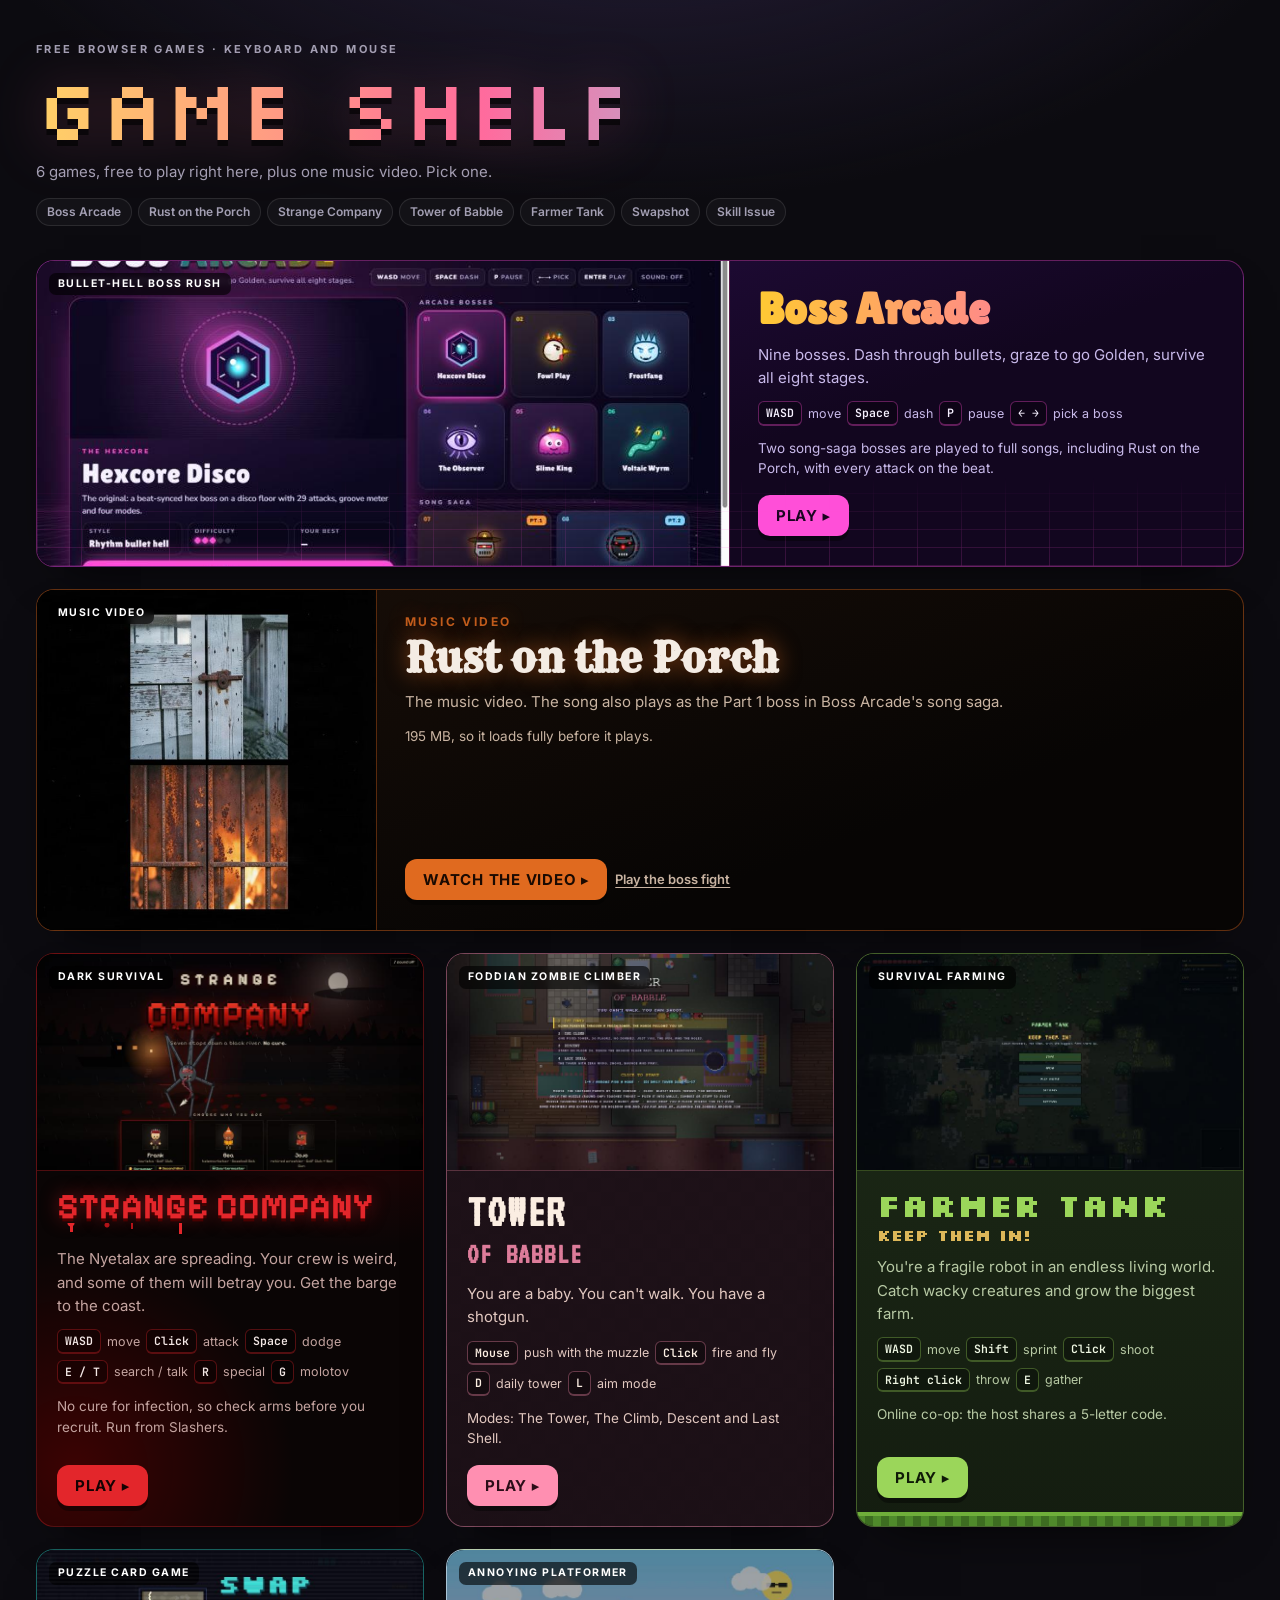
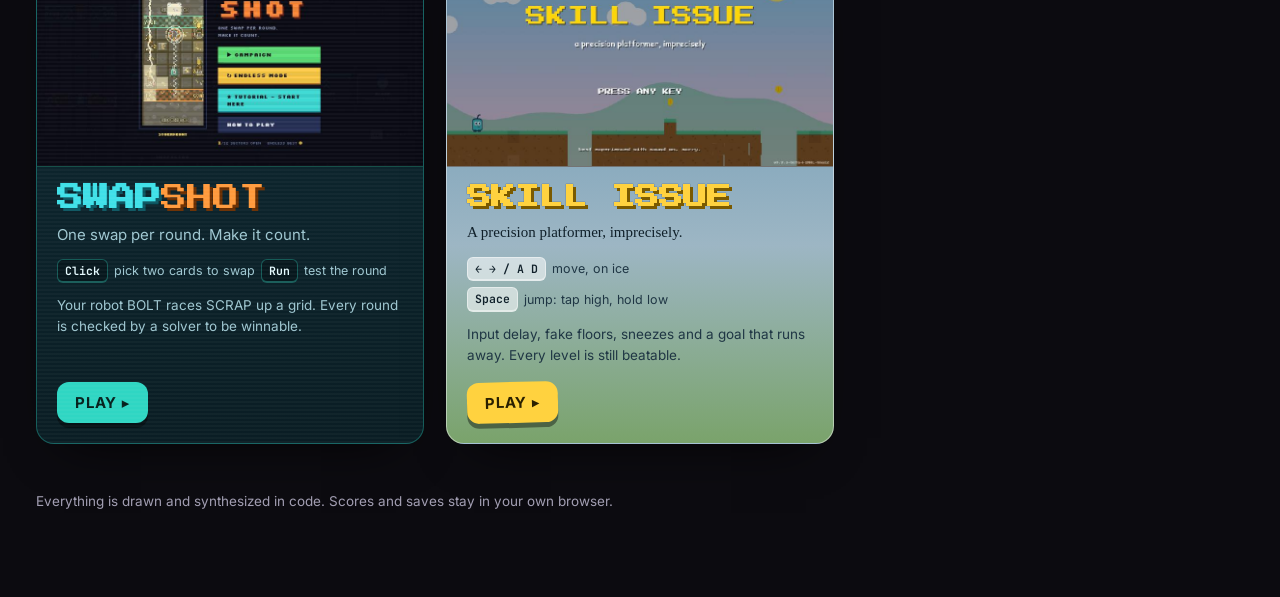
==== commit 3a8f69f0: "Add the Rust on the Porch music video The 195 MB video is split into four 49 MB parts (GitHub's file" ====
--- a/index.html
+++ b/index.html
@@ -119,8 +119,8 @@
 @media (prefers-reduced-motion:reduce){*{animation:none!important;transition:none!important}}
 </style></head><body><div class="wrap"><header class="top"><span class="eyebrow">Free browser games · keyboard and mouse</span>
 <h1 class="marquee">Game Shelf</h1>
-<p class="lede">6 games, all free to play right here. Pick one.</p>
-<nav class="jump"><a href="#boss-arcade">Boss Arcade</a><a href="#strange-company">Strange Company</a><a href="#tower-of-babble">Tower of Babble</a><a href="#farmer-tank">Farmer Tank</a><a href="#swapshot">Swapshot</a><a href="#skill-issue">Skill Issue</a></nav></header><main class="shelf"><article class="cart t-boss wide" id="boss-arcade">
+<p class="lede">6 games, free to play right here, plus one music video. Pick one.</p>
+<nav class="jump"><a href="#boss-arcade">Boss Arcade</a><a href="#rust-on-the-porch">Rust on the Porch</a><a href="#strange-company">Strange Company</a><a href="#tower-of-babble">Tower of Babble</a><a href="#farmer-tank">Farmer Tank</a><a href="#swapshot">Swapshot</a><a href="#skill-issue">Skill Issue</a></nav></header><main class="shelf"><article class="cart t-boss wide" id="boss-arcade">
 <a class="screen" href="boss-arcade/" aria-label="Play Boss Arcade"><img src="shots/boss-arcade.jpg" alt="Boss Arcade title screen" loading="lazy"><span class="genre">Bullet-hell boss rush</span></a>
 <div class="body">
 <h2 class="title">Boss Arcade</h2>
@@ -129,6 +129,15 @@
 <p class="note">Two song-saga bosses are played to full songs, including Rust on the Porch, with every attack on the beat.</p>
 <div class="actions"><a class="play" href="boss-arcade/">Play ▸</a>
 </div></div></article>
+<article class="cart t-rust wide" id="rust-on-the-porch">
+<a class="screen" href="rust-on-the-porch/" aria-label="Watch Rust on the Porch"><img src="shots/rust-on-the-porch.jpg" alt="Rust on the Porch cover art: weathered white boards above rusted bars with fire behind them" loading="lazy"><span class="genre">Music video</span></a>
+<div class="body">
+<h2 class="title"><small>Music video</small>Rust on the Porch</h2>
+<p class="tag">The music video. The song also plays as the Part 1 boss in Boss Arcade's song saga.</p>
+<p class="note">195 MB, so it loads fully before it plays.</p>
+
+<div class="actions"><a class="play" href="rust-on-the-porch/">Watch the video ▸</a><a class="sub" href="boss-arcade/">Play the boss fight</a></div>
+</div></article>
 <article class="cart t-strange" id="strange-company">
 <a class="screen" href="strange-company/" aria-label="Play Strange Company"><img src="shots/strange-company.jpg" alt="Strange Company title screen" loading="lazy"><span class="genre">Dark survival</span></a>
 <div class="body">
